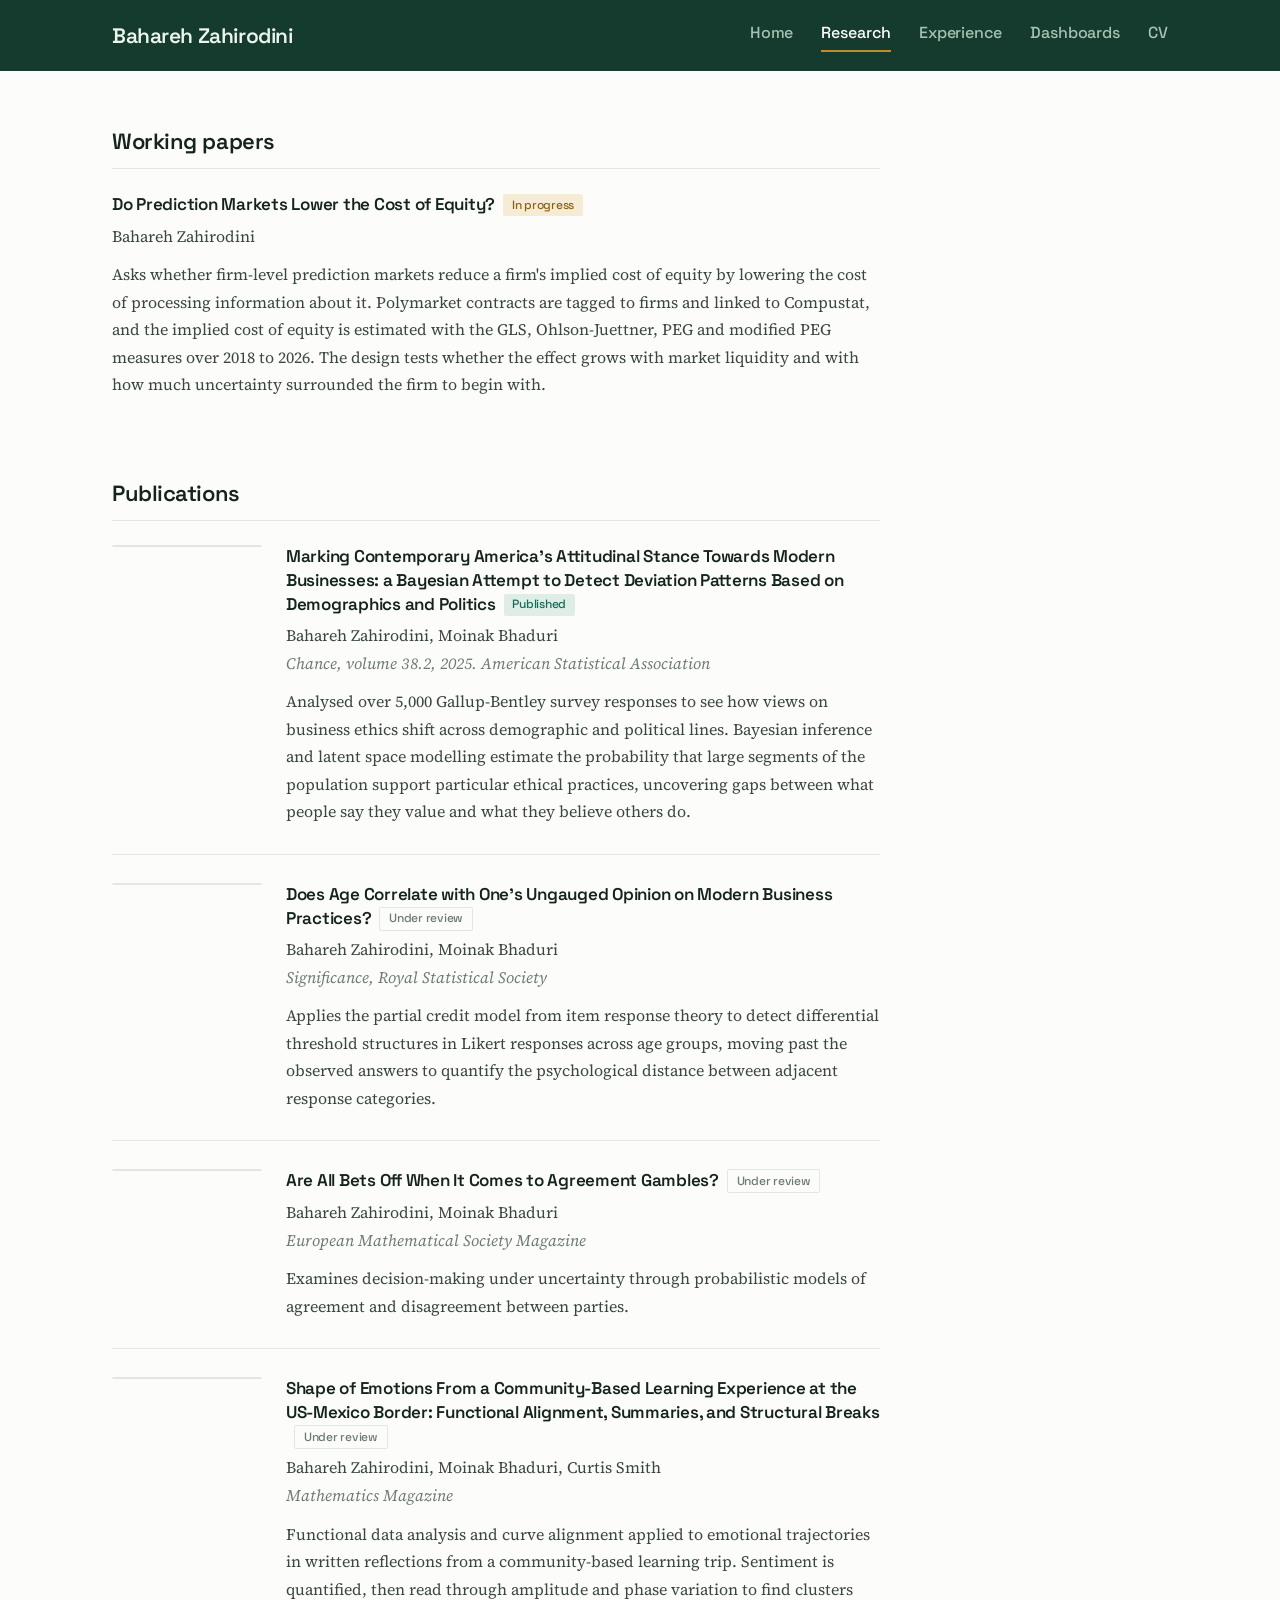
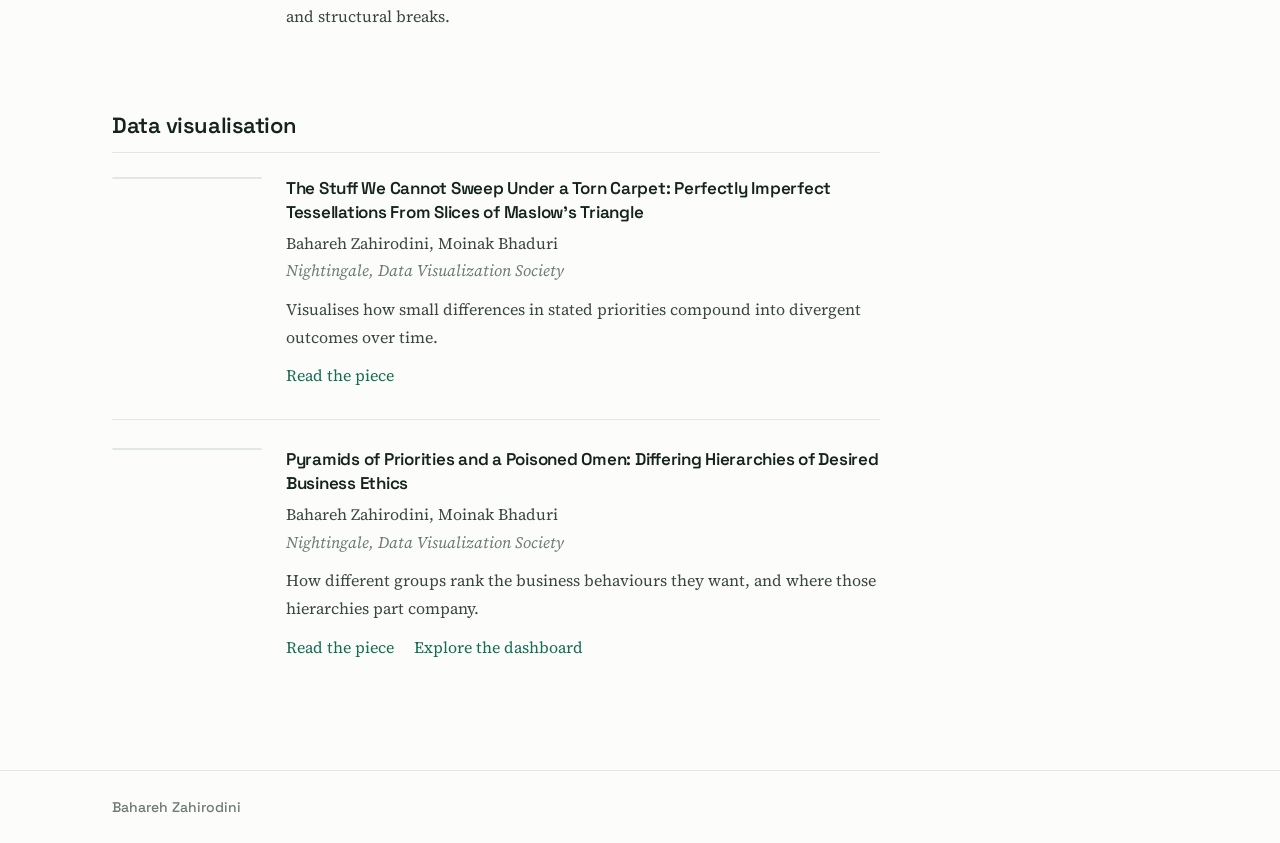
==== research.html @ c8b7daec "Redesign site" ====
<!DOCTYPE html>
<html lang="en">
<head>
<meta charset="utf-8">
<meta name="viewport" content="width=device-width, initial-scale=1">
<title>Research — Bahareh Zahirodini</title>
<meta name="description" content="Working papers, publications and data visualisation by Bahareh Zahirodini.">
<link rel="icon" href="data:image/svg+xml,<svg xmlns=%22http://www.w3.org/2000/svg%22 viewBox=%220 0 100 100%22><circle cx=%2250%22 cy=%2250%22 r=%2246%22 fill=%22%230E7C66%22/></svg>">
<link rel="preconnect" href="https://fonts.googleapis.com">
<link rel="preconnect" href="https://fonts.gstatic.com" crossorigin>
<link href="https://fonts.googleapis.com/css2?family=Space+Grotesk:wght@500;600;700&family=Source+Serif+4:opsz,wght@8..60,400;8..60,600&display=swap" rel="stylesheet">
<link rel="stylesheet" href="css/style.css">
</head>
<body>
<header class="topbar">
  <div class="wrap">
    <a class="brand" href="index.html">Bahareh Zahirodini</a>
    <nav class="nav" aria-label="Main">
      <a href="index.html">Home</a>
      <a href="research.html" aria-current="page">Research</a>
      <a href="experience.html">Experience</a>
      <a href="dashboards.html">Dashboards</a>
      <a href="data/BaharehZahirodini-CV.pdf">CV</a>
    </nav>
  </div>
</header>
<main class="wrap">

<div class="page">
<section>
  <h2>Working papers</h2>
  <article class="entry noimg">
    
    <div>
      <p class="title">Do Prediction Markets Lower the Cost of Equity?<span class="status wip">In progress</span></p>
      <p class="authors">Bahareh Zahirodini</p><p class="summary">Asks whether firm-level prediction markets reduce a firm's implied cost of equity by lowering the cost of processing information about it. Polymarket contracts are tagged to firms and linked to Compustat, and the implied cost of equity is estimated with the GLS, Ohlson-Juettner, PEG and modified PEG measures over 2018 to 2026. The design tests whether the effect grows with market liquidity and with how much uncertainty surrounded the firm to begin with.</p>
    </div>
  </article>
</section>

<section>
  <h2>Publications</h2>
  <article class="entry">
    <img src="images/bayesian_analysis.jpg" alt="" loading="lazy">
    <div>
      <p class="title">Marking Contemporary America's Attitudinal Stance Towards Modern Businesses: a Bayesian Attempt to Detect Deviation Patterns Based on Demographics and Politics<span class="status out">Published</span></p>
      <p class="authors">Bahareh Zahirodini, Moinak Bhaduri</p><p class="venue">Chance, volume 38.2, 2025. American Statistical Association</p><p class="summary">Analysed over 5,000 Gallup-Bentley survey responses to see how views on business ethics shift across demographic and political lines. Bayesian inference and latent space modelling estimate the probability that large segments of the population support particular ethical practices, uncovering gaps between what people say they value and what they believe others do.</p>
    </div>
  </article>
  <article class="entry">
    <img src="images/rasch_models.jpg" alt="" loading="lazy">
    <div>
      <p class="title">Does Age Correlate with One's Ungauged Opinion on Modern Business Practices?<span class="status review">Under review</span></p>
      <p class="authors">Bahareh Zahirodini, Moinak Bhaduri</p><p class="venue">Significance, Royal Statistical Society</p><p class="summary">Applies the partial credit model from item response theory to detect differential threshold structures in Likert responses across age groups, moving past the observed answers to quantify the psychological distance between adjacent response categories.</p>
    </div>
  </article>
  <article class="entry">
    <img src="images/agreement_gambles.jpg" alt="" loading="lazy">
    <div>
      <p class="title">Are All Bets Off When It Comes to Agreement Gambles?<span class="status review">Under review</span></p>
      <p class="authors">Bahareh Zahirodini, Moinak Bhaduri</p><p class="venue">European Mathematical Society Magazine</p><p class="summary">Examines decision-making under uncertainty through probabilistic models of agreement and disagreement between parties.</p>
    </div>
  </article>
  <article class="entry">
    <img src="images/emotions.jpg" alt="" loading="lazy">
    <div>
      <p class="title">Shape of Emotions From a Community-Based Learning Experience at the US-Mexico Border: Functional Alignment, Summaries, and Structural Breaks<span class="status review">Under review</span></p>
      <p class="authors">Bahareh Zahirodini, Moinak Bhaduri, Curtis Smith</p><p class="venue">Mathematics Magazine</p><p class="summary">Functional data analysis and curve alignment applied to emotional trajectories in written reflections from a community-based learning trip. Sentiment is quantified, then read through amplitude and phase variation to find clusters and structural breaks.</p>
    </div>
  </article>
</section>

<section>
  <h2>Data visualisation</h2>
  <article class="entry">
    <img src="images/torn_carpet.jpg" alt="" loading="lazy">
    <div>
      <p class="title">The Stuff We Cannot Sweep Under a Torn Carpet: Perfectly Imperfect Tessellations From Slices of Maslow's Triangle</p>
      <p class="authors">Bahareh Zahirodini, Moinak Bhaduri</p><p class="venue">Nightingale, Data Visualization Society</p><p class="summary">Visualises how small differences in stated priorities compound into divergent outcomes over time.</p><div class="actions"><a href="https://nightingaledvs.com/the-stuff-we-cannot-sweep">Read the piece</a></div>
    </div>
  </article>
  <article class="entry">
    <img src="images/pyramids.jpg" alt="" loading="lazy">
    <div>
      <p class="title">Pyramids of Priorities and a Poisoned Omen: Differing Hierarchies of Desired Business Ethics</p>
      <p class="authors">Bahareh Zahirodini, Moinak Bhaduri</p><p class="venue">Nightingale, Data Visualization Society</p><p class="summary">How different groups rank the business behaviours they want, and where those hierarchies part company.</p><div class="actions"><a href="https://nightingaledvs.com/pyramids-of-priorities/">Read the piece</a> <a href="dashboards.html">Explore the dashboard</a></div>
    </div>
  </article>
</section>
</div>
</main>
<footer><div class="wrap">Bahareh Zahirodini</div></footer>
</body>
</html>
---- css/style.css ----
/* Bahareh Zahirodini — personal site
   Palette: aubergine chrome, warm white page, teal signal. */

:root{
  --bar:#143B2D;
  --bar-ink:#ECF4EF;
  --bar-dim:#A6C2B3;
  --paper:#FCFCFA;
  --ink:#14241D;
  --body:#3A473F;
  --muted:#6C7A72;
  --rule:#E2E7E2;
  --teal:#136C53;
  --teal-soft:#DEEDE6;
  --rose:#C08A2E;
  --rose-soft:#F7EEDA;
  --amber:#8A6210;
  --amber-soft:#F6EBD5;
}

@media (prefers-color-scheme: dark){
  :root{
    --bar:#0E261D;
    --bar-ink:#E7F1EB;
    --bar-dim:#8FAD9E;
    --paper:#111713;
    --ink:#E9F0EB;
    --body:#C2CDC6;
    --muted:#8E9B93;
    --rule:#263129;
    --teal:#63C6A2;
    --teal-soft:#10302510;
    --rose:#D9B065;
    --rose-soft:#2E2512;
    --amber:#D9B15F;
    --amber-soft:#332913;
  }
}

*,*::before,*::after{box-sizing:border-box}
html{-webkit-text-size-adjust:100%}

body{
  margin:0;
  background:var(--paper);
  color:var(--body);
  font-family:"Source Serif 4",Georgia,"Times New Roman",serif;
  font-size:1.0625rem;
  line-height:1.72;
  -webkit-font-smoothing:antialiased;
}

.wrap{max-width:70rem;margin:0 auto;padding:0 2rem}

/* ---------- dark top bar ---------- */
.topbar{background:var(--bar)}
.topbar .wrap{
  display:flex;align-items:center;justify-content:space-between;
  gap:1.5rem;flex-wrap:wrap;padding-top:1.1rem;padding-bottom:1.1rem;
}
.brand{
  font-family:"Space Grotesk",system-ui,-apple-system,"Segoe UI",sans-serif;
  color:var(--bar-ink);text-decoration:none;
  font-size:1.3125rem;font-weight:600;letter-spacing:-.02em;
}
.brand:hover{color:#fff}
.nav{display:flex;gap:1.75rem;flex-wrap:wrap}
.nav a{
  font-family:"Space Grotesk",system-ui,-apple-system,"Segoe UI",sans-serif;font-weight:500;
  color:var(--bar-dim);text-decoration:none;font-size:1rem;letter-spacing:-.005em;
  padding-bottom:3px;border-bottom:2px solid transparent;
}
.nav a:hover{color:var(--bar-ink)}
.nav a[aria-current="page"]{color:#fff;border-bottom-color:var(--rose)}

/* ---------- home: two columns ---------- */
.home{
  display:grid;grid-template-columns:18.5rem 1fr;gap:4rem;
  padding:4rem 0 5rem;align-items:start;
}
.card{text-align:center}
.card img{
  width:180px;height:180px;object-fit:cover;border-radius:50%;
  border:1px solid var(--rule);
}
.card h1{
  font-family:"Space Grotesk",system-ui,-apple-system,"Segoe UI",sans-serif;text-wrap:balance;
  font-size:1.5rem;font-weight:600;color:var(--ink);
  margin:1.5rem 0 .3rem;letter-spacing:-.025em;line-height:1.2;
}
.card .role{font-family:"Space Grotesk",system-ui,-apple-system,"Segoe UI",sans-serif;font-weight:500;color:var(--muted);
  font-size:.9375rem;line-height:1.5;margin:0;text-wrap:balance}

.icons{display:flex;justify-content:center;gap:.9rem;margin-top:1rem}
.icons a{
  display:inline-flex;color:var(--muted);
  transition:color .15s ease;
}
.icons a:hover{color:var(--teal)}
.icons svg{width:20px;height:20px;display:block;fill:currentColor}

.prose h2{
  font-family:"Space Grotesk",system-ui,-apple-system,"Segoe UI",sans-serif;
  font-size:1.375rem;font-weight:600;color:var(--ink);
  margin:0 0 .75rem;letter-spacing:-.02em;
}
.prose h2+p{margin-top:0}
.prose section+section{margin-top:2.5rem}
.prose p{margin:0 0 1.1rem;max-width:40rem}

a{color:var(--teal)}
a:hover{color:var(--ink)}

/* ---------- inner pages ---------- */
.page{max-width:48rem;padding:3.25rem 0 5rem}
.page h2{
  font-family:"Space Grotesk",system-ui,-apple-system,"Segoe UI",sans-serif;
  font-size:1.375rem;font-weight:600;color:var(--ink);letter-spacing:-.02em;
  margin:0 0 1rem;padding-bottom:.45rem;border-bottom:1px solid var(--rule);
}
.page section+section{margin-top:3rem}
.page h3{font-family:"Space Grotesk",system-ui,-apple-system,"Segoe UI",sans-serif;font-size:1.125rem;font-weight:600;color:var(--ink);
  letter-spacing:-.015em;margin:2rem 0 .5rem}
.page p{margin:0 0 1rem}

/* ---------- research entries ---------- */
.entry{
  display:grid;grid-template-columns:150px 1fr;gap:1.5rem;
  padding:1.75rem 0;border-top:1px solid var(--rule);align-items:start;
}
.entry:first-of-type{border-top:0;padding-top:.5rem}
.entry img{width:100%;height:auto;border-radius:3px;border:1px solid var(--rule)}
.entry .title{font-family:"Space Grotesk",system-ui,-apple-system,"Segoe UI",sans-serif;font-size:1.0625rem;font-weight:600;line-height:1.4;
  letter-spacing:-.015em;color:var(--ink);margin:0 0 .35rem}
.entry .authors{font-size:1rem;color:var(--body);margin:0}
.entry .venue{font-size:1rem;color:var(--muted);font-style:italic;margin:0}
.entry .summary{margin:.7rem 0 0;font-size:1rem}
.entry .actions{margin-top:.7rem;display:flex;gap:1.25rem;flex-wrap:wrap}
.entry .actions a{font-size:1rem;text-decoration:none;border-bottom:1px solid transparent}
.entry .actions a:hover{border-bottom-color:var(--teal)}
.entry.noimg{grid-template-columns:1fr}

/* status chip carries real information: where the paper stands */
.status{
  font-family:"Space Grotesk",system-ui,-apple-system,"Segoe UI",sans-serif;
  display:inline-block;font-size:.75rem;font-weight:500;line-height:1.7;
  padding:.05rem .55rem;border-radius:2px;margin-left:.5rem;
  vertical-align:.1em;white-space:nowrap;
}
.status.out{background:var(--teal-soft);color:var(--teal)}
.status.review{background:transparent;color:var(--muted);border:1px solid var(--rule)}
.status.wip{background:var(--amber-soft);color:var(--amber)}

/* ---------- experience ---------- */
.post{padding:1.25rem 0;border-top:1px solid var(--rule)}
.post:first-of-type{border-top:0}
.post .where{display:flex;justify-content:space-between;gap:1rem;flex-wrap:wrap;align-items:baseline}
.post .what{font-family:"Space Grotesk",system-ui,-apple-system,"Segoe UI",sans-serif;font-weight:600;letter-spacing:-.01em;color:var(--ink)}
.post .when{font-family:"Space Grotesk",system-ui,-apple-system,"Segoe UI",sans-serif;font-weight:500;color:var(--muted);font-size:.9375rem;white-space:nowrap}
.post .org{color:var(--muted);font-size:1rem;margin:.1rem 0 .5rem}
.post ul{margin:.5rem 0 0;padding-left:1.15rem}
.post li{margin:.3rem 0}
.post p{margin:.35rem 0 0}

.skills{margin:0;padding:0;list-style:none}
.skills li{padding:.55rem 0;border-top:1px solid var(--rule)}
.skills li:first-child{border-top:0}
.skills b{font-family:"Space Grotesk",system-ui,-apple-system,"Segoe UI",sans-serif;color:var(--ink);font-weight:600}

/* ---------- updates ---------- */
.updates{list-style:none;margin:0;padding:0}
.updates li{
  display:grid;grid-template-columns:6rem 1fr;gap:1rem;
  padding:.5rem 0;border-top:1px solid var(--rule);
}
.updates li:first-child{border-top:0}
.updates .when{font-family:"Space Grotesk",system-ui,-apple-system,"Segoe UI",sans-serif;font-weight:500;color:var(--muted);font-size:.875rem;padding-top:.3rem}

/* ---------- embeds ---------- */
.embed{margin:1.25rem 0 0;border:1px solid var(--rule);border-radius:4px;overflow:hidden}
.embed iframe{display:block;width:100%;border:0}

footer{font-family:"Space Grotesk",system-ui,-apple-system,"Segoe UI",sans-serif;font-weight:500;border-top:1px solid var(--rule);
  padding:1.5rem 0;color:var(--muted);font-size:.875rem}

/* ---------- responsive ---------- */
@media (max-width:56rem){
  .home{grid-template-columns:1fr;gap:2.5rem;padding:2.75rem 0 3.5rem}
  .card{text-align:left}
  .icons{justify-content:flex-start}
  .card img{width:150px;height:150px}
}
@media (max-width:40rem){
  .wrap{padding:0 1.25rem}
  .topbar .wrap{flex-direction:column;align-items:flex-start;gap:.7rem}
  .nav{gap:1.1rem}
  .entry{grid-template-columns:1fr;gap:.9rem}
  .entry img{max-width:220px}
  .updates li{grid-template-columns:1fr;gap:.1rem}
}

/* ---------- a11y ---------- */
a:focus-visible{outline:2px solid var(--teal);outline-offset:3px;border-radius:2px}
.topbar a:focus-visible{outline-color:var(--bar-ink)}
@media (prefers-reduced-motion:reduce){*{transition:none!important;animation:none!important}}
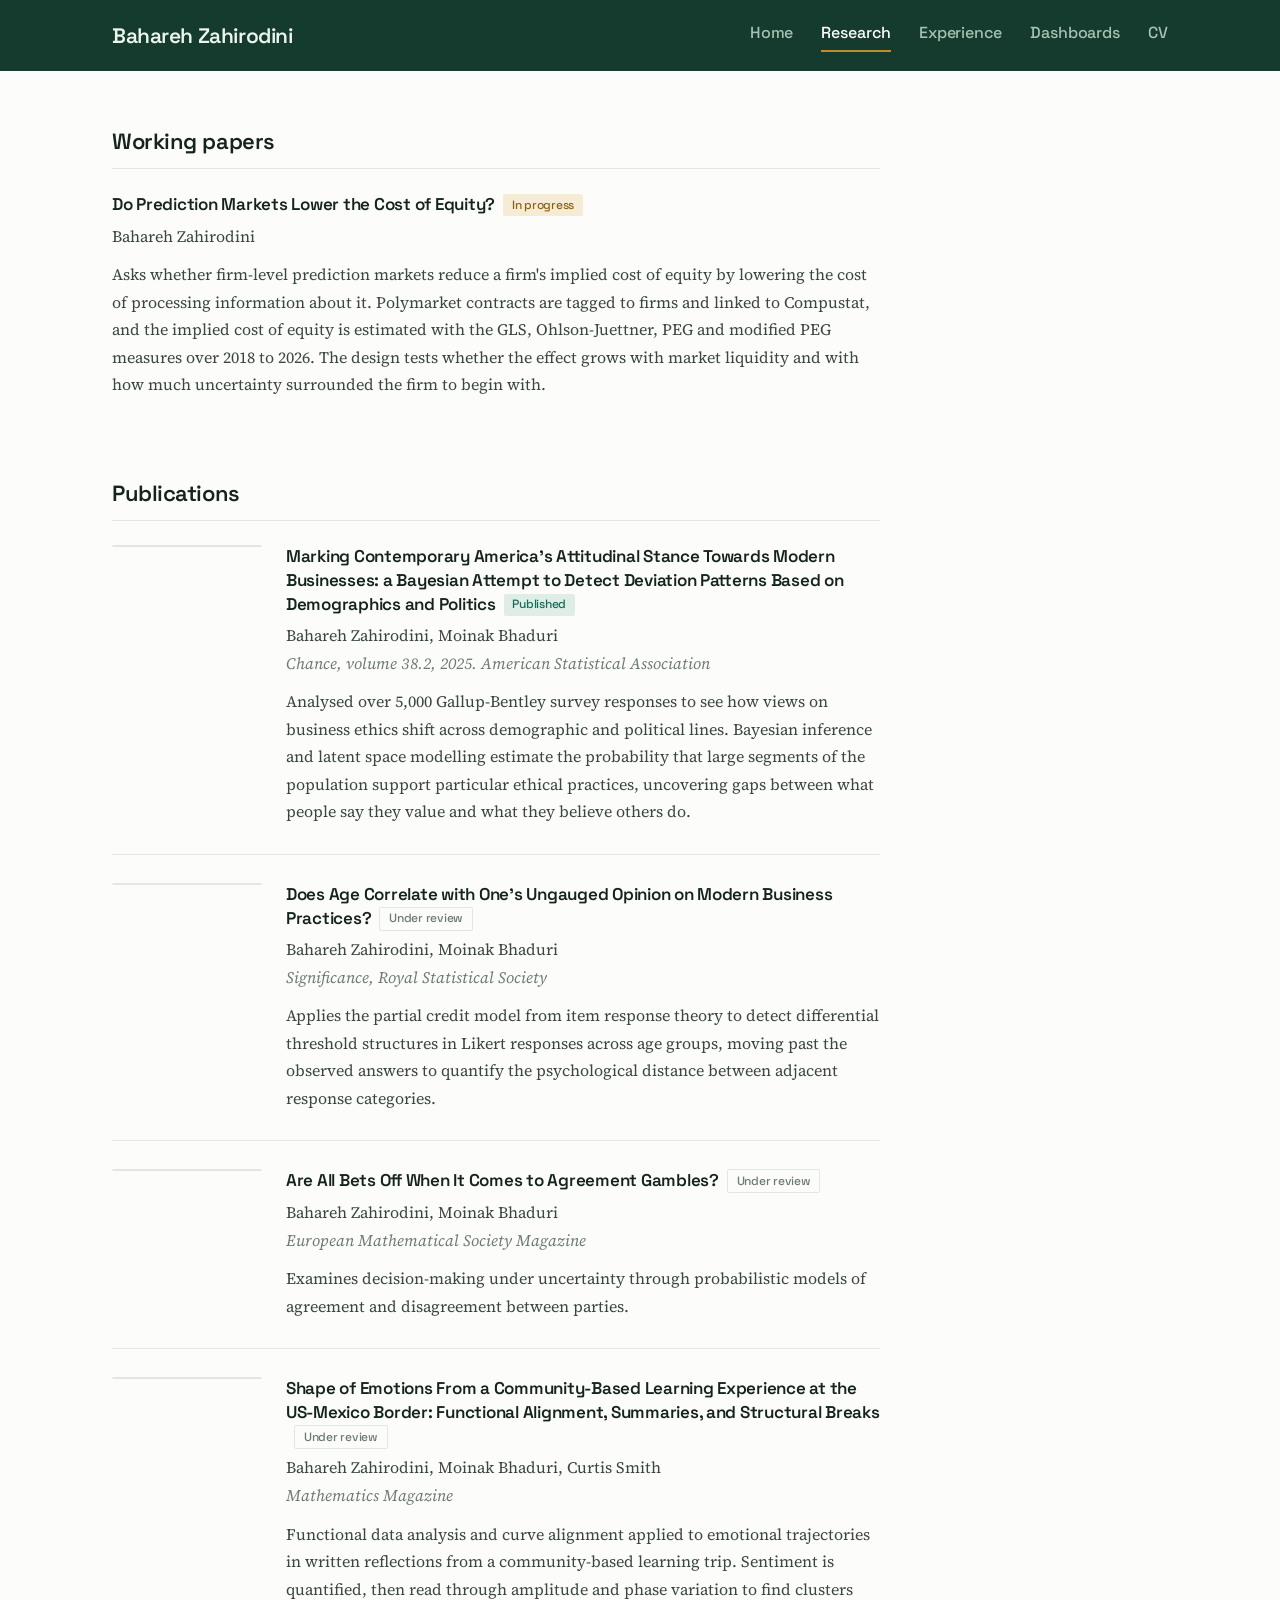
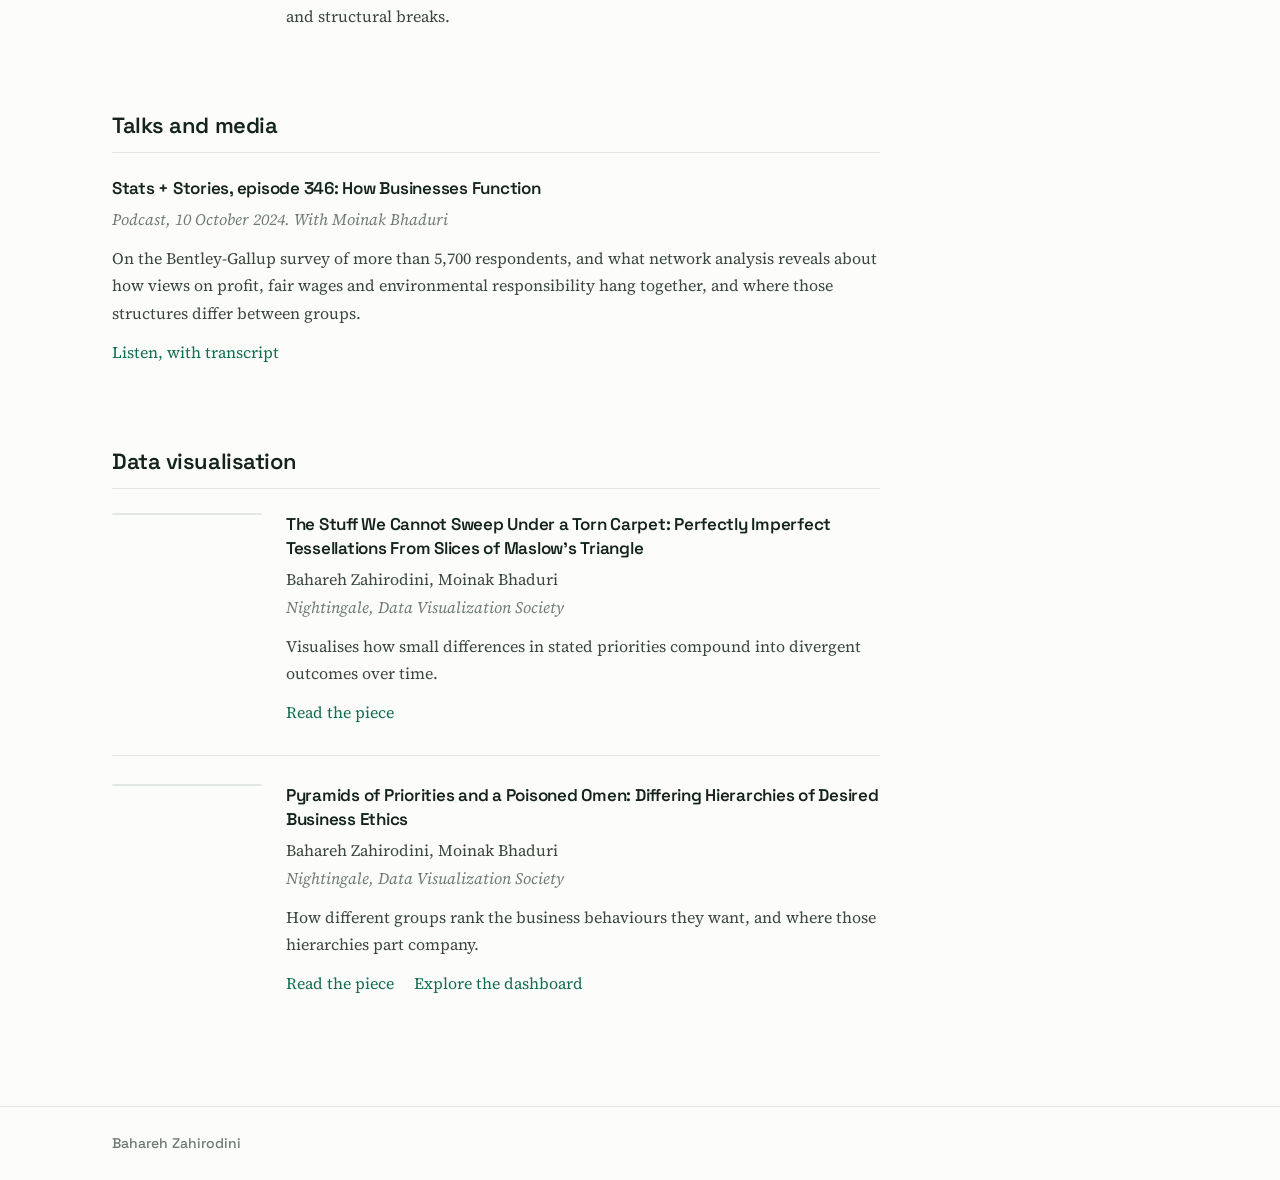
==== commit 493189f8: "New profile photo, add Stats + Stories episode" ====
--- a/research.html
+++ b/research.html
@@ -71,6 +71,18 @@
 </section>
 
 <section>
+  <h2>Talks and media</h2>
+  <article class="entry noimg">
+    <div>
+      <p class="title">Stats + Stories, episode 346: How Businesses Function</p>
+      <p class="venue">Podcast, 10 October 2024. With Moinak Bhaduri</p>
+      <p class="summary">On the Bentley-Gallup survey of more than 5,700 respondents, and what network analysis reveals about how views on profit, fair wages and environmental responsibility hang together, and where those structures differ between groups.</p>
+      <div class="actions"><a href="https://statsandstories.net/economics1/how-businesses-function">Listen, with transcript</a></div>
+    </div>
+  </article>
+</section>
+
+<section>
   <h2>Data visualisation</h2>
   <article class="entry">
     <img src="images/torn_carpet.jpg" alt="" loading="lazy">
